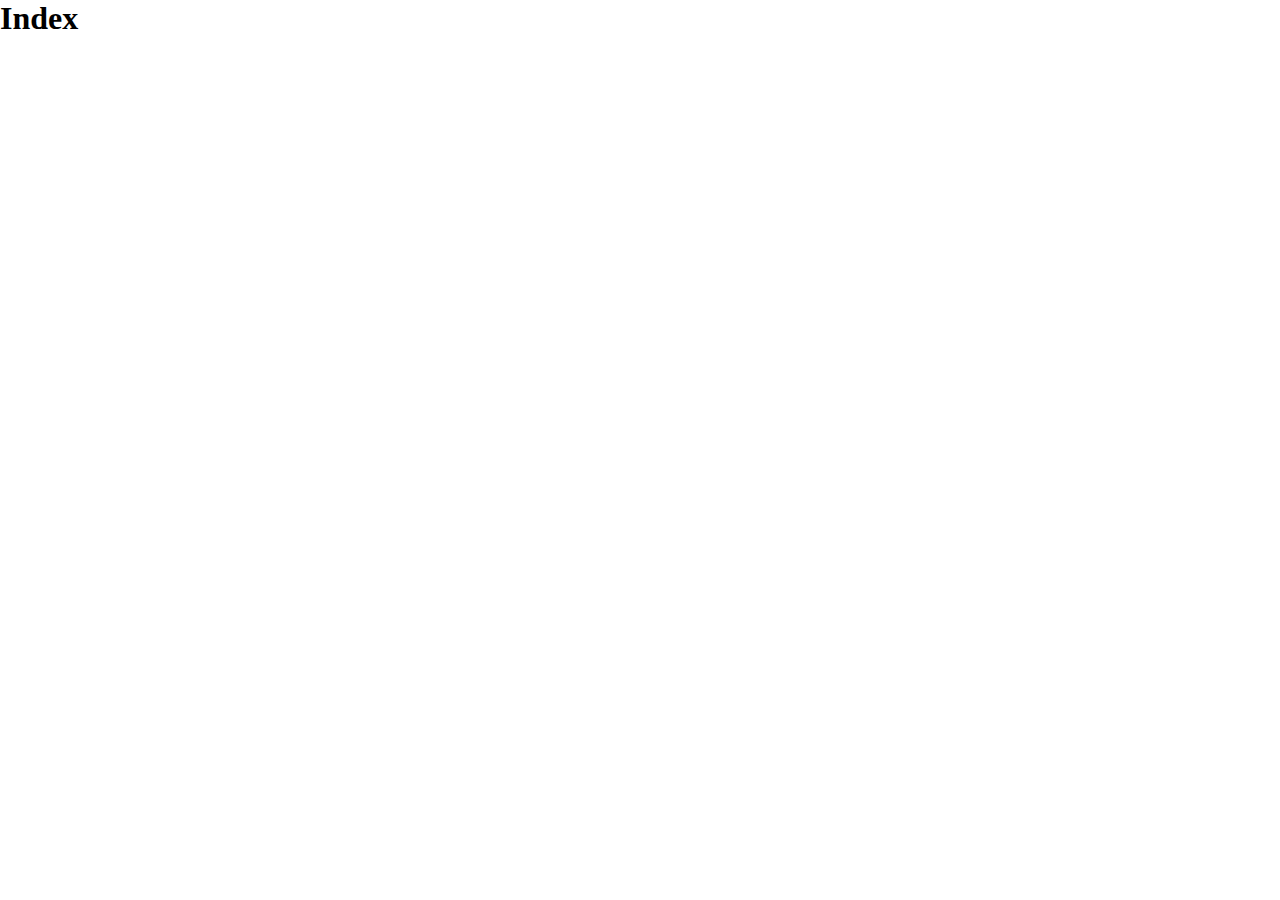
==== index.html @ d1af59ef "add index.html and style.css" ====
<!DOCTYPE html>
<html lang="en">
    <head>
        <meta charset="UTF-8">
        <meta name="viewport" content="width=device-width, initial-scale=1.0">
        <title>Index</title>
        <link rel="stylesheet" href="style.css">
    </head>

    <body>

        <nav>
            
        </nav>

        <main>
            <section>
                <h1>Index</h1>

            </section>
        </main>

        <footter>

        </footter>
    </body>
</html>
---- style.css ----
* {
    box-sizing: border-box;
    margin: 0;
    padding: 0;
}
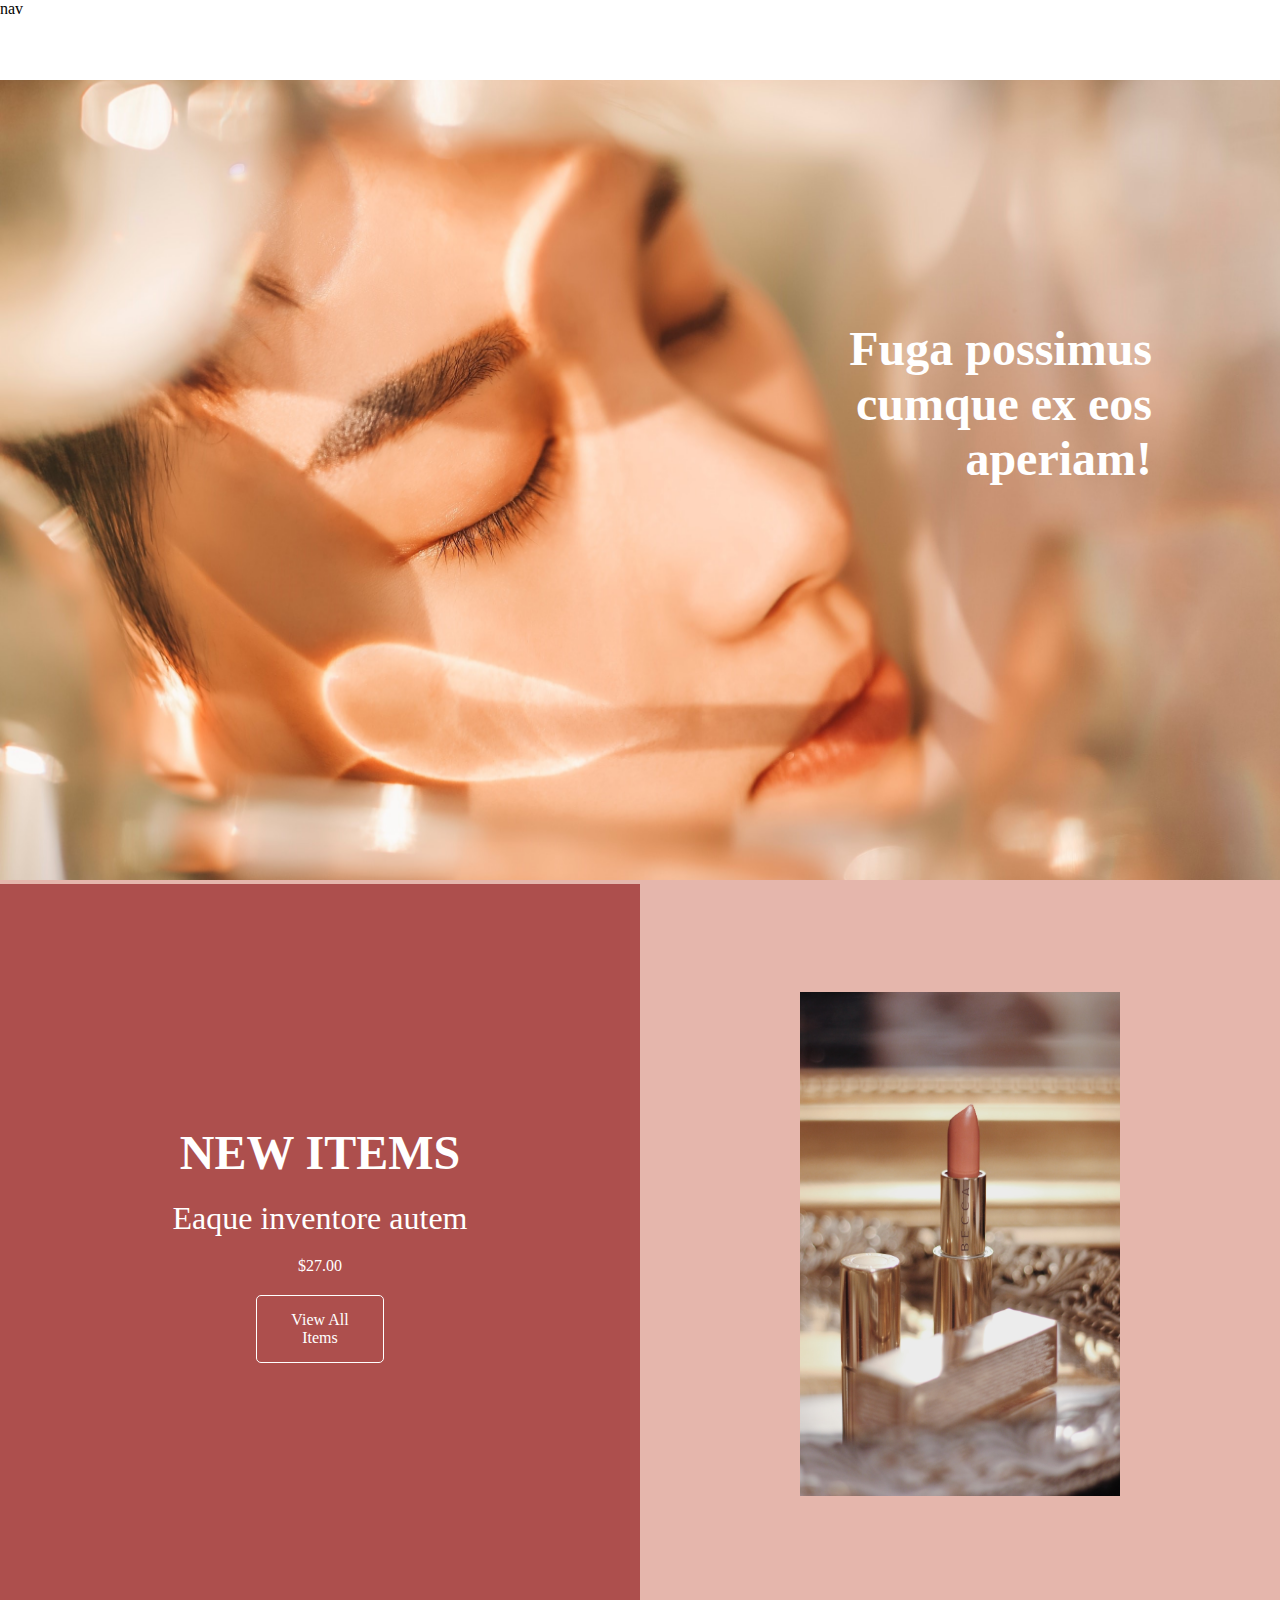
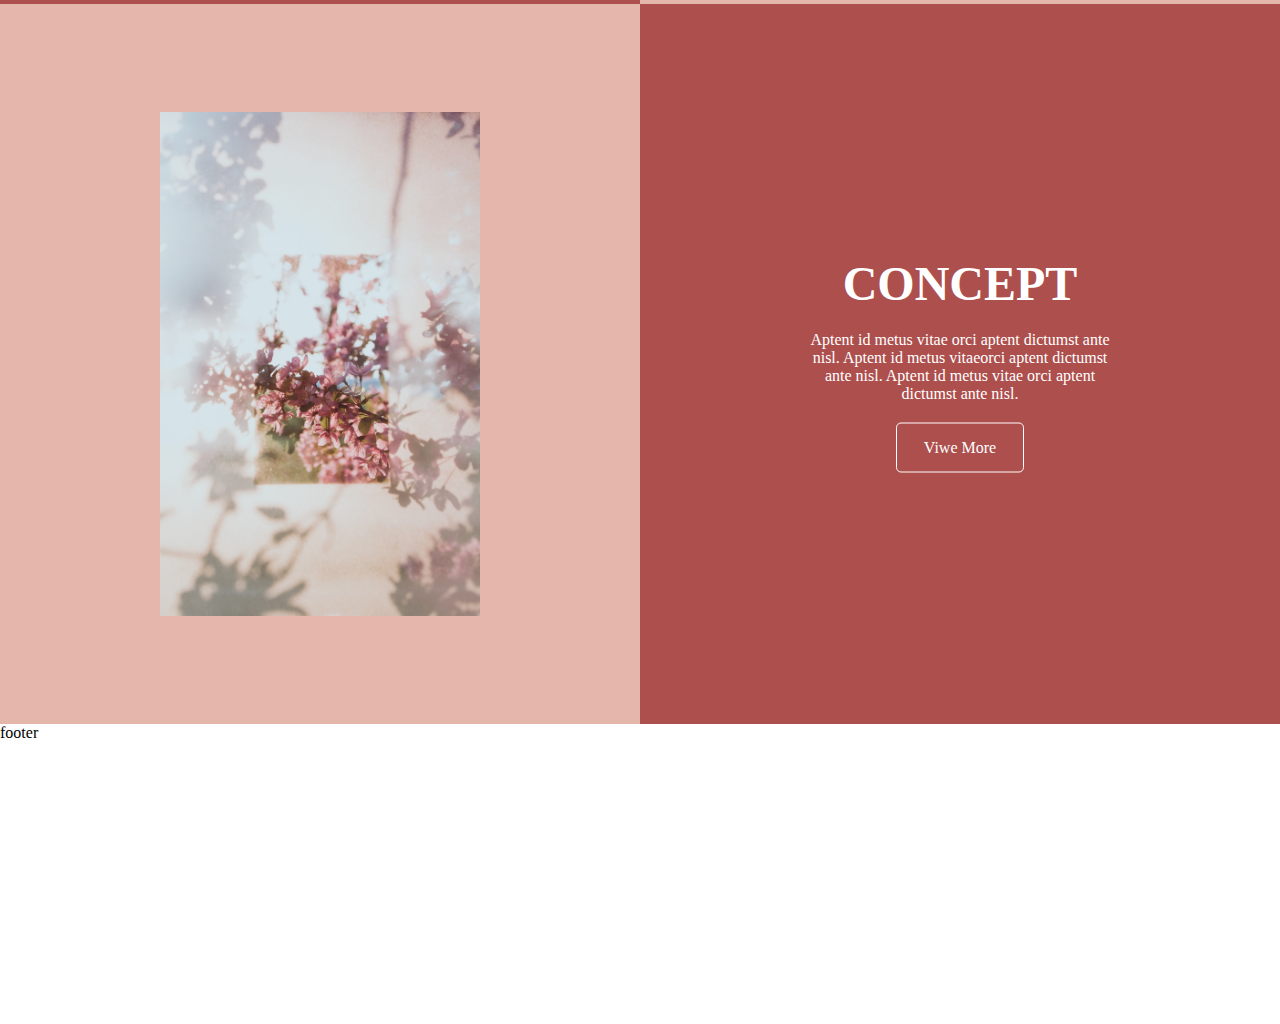
==== commit 15d1adf3: "add imgs" ====
--- a/index.html
+++ b/index.html
@@ -10,18 +10,50 @@
     <body>
 
         <nav>
-            
+            <p>nav</p>
         </nav>
 
         <main>
-            <section>
-                <h1>Index</h1>
+            <div class="first-view">
+                <img class="hero" src="./imgs/hero.jpg" alt="">
+                <p id="message">Fuga possimus cumque ex eos aperiam!</p>
+            </div>
 
-            </section>
+            <div id="new-items">
+                <div class="info">
+                    <section class="info-box">
+                        <h1>NEW ITEMS</h1>
+                        <h2>Eaque inventore autem</h2>
+                        <p>$27.00</p>
+                        <a href="#" class="button">View All Items</a>                    
+                    </section>
+                </div>
+                <div class="image">
+                    <img src="./imgs/new-item.jpg" alt="new lip stick">
+                </div>
+            </div>
+
+            <div id="concept">
+                <div class="image">
+                    <img src="./imgs/concept.jpg" alt="">
+                </div>
+                <div class="info">
+                    <section class="info-box">
+                        <h1>CONCEPT</h1>
+                        <p>Aptent id metus vitae
+                            orci aptent dictumst ante nisl.
+                        Aptent id metus vitaeorci aptent 
+                        dictumst ante nisl.
+                        Aptent id metus vitae
+                            orci aptent 
+                        dictumst ante nisl.</p>
+                        <a href="#" class="button">Viwe More</a>                    </section>
+                </div>
+            </div>
         </main>
 
-        <footter>
-
-        </footter>
+        <footer>
+            <p>footer</p>
+        </footer>
     </body>
 </html>--- a/style.css
+++ b/style.css
@@ -4,3 +4,126 @@
     padding: 0;
 }
 
+body {
+    background-color: #E5B6AC;
+}
+
+/* ---------------------------------------- NAV ----------------------------------------*/
+nav {
+    height: 80px;
+    background-color: #FFFFFF;
+    /* opacity: 0.5; */
+}
+
+/* ---------------------------------------- first-view (INDEX) ----------------------------------------*/
+.first-view {
+    position: relative; 
+    margin: 0;
+}
+
+.hero {
+    height: 800px;
+    width: 100%;
+    object-fit:cover;
+}
+
+#message {
+    position: absolute;
+    top: 30%;
+    right: 10%;
+    width: 25%;
+    text-align: right;
+    font-size: 48px;
+    font-weight: 900;
+    color: #FFFFFF;
+}
+
+/* ---------------------------------------- new-items / concept (INDEX) ----------------------------------------*/
+#new-items {
+    display: flex;
+}
+
+#concept {
+    display: flex;
+}
+
+.info {
+    position: relative;
+    width: 50%;
+    height: 720px;
+    background-color: #AD4F4D;
+}
+
+.info-box {
+    width: 50%;
+    position: absolute; /* This <h1> is positioned relative to <div class="hero">*/
+    top: 50%;  /* move the top corner of the element to the center of its parent */
+    left: 50%; /* move the left corner of the element to the center of its parent */
+    transform: translate(-50%, -50%); /* move the center of the element to the center of its parent */
+
+}
+
+.info-box h1 {
+    text-align: center;
+    font-size: 48px;
+    font-weight: 600;
+    color: #FFFFFF;
+    margin: 20px auto;
+}
+
+.info-box h2 {
+    text-align: center;
+    font-size: 32px;
+    font-weight: 300;
+    color: #FFFFFF;
+    margin: 20px auto;
+}
+
+.info-box p {
+    text-align: center;
+    color: #FFFFFF;
+    margin: 20px auto;
+}
+
+.button {
+    background-color: #AD4F4D; 
+    border: 1px solid #FFFFFF;
+    border-radius: 5px;
+    color: white;
+    padding: 15px 25px;
+    text-align: center;
+    text-decoration: none;
+    display: block;
+    font-size: 16px;
+    width: 40%;
+    margin: 20px auto;
+
+}
+
+.button:hover {
+    background-color: #FFFFFF;
+    color: #AD4F4D;
+}
+
+.image {
+    width: 50%;
+    height: 720px;
+    position: relative;
+    caret-color: #E5B6AC;
+}
+
+.image img {
+    width: 50%;
+    height: 70%;
+    object-fit: cover;
+    position: absolute; /* This <h1> is positioned relative to <div class="hero">*/
+    top: 50%;  /* move the top corner of the element to the center of its parent */
+    left: 50%; /* move the left corner of the element to the center of its parent */
+    transform: translate(-50%, -50%); /* move the center of the element to the center of its parent */
+}
+
+/* ---------------------------------------- FOOTER ----------------------------------------*/
+footer {
+    height: 300px;
+    background-color: #FFFFFF;
+}
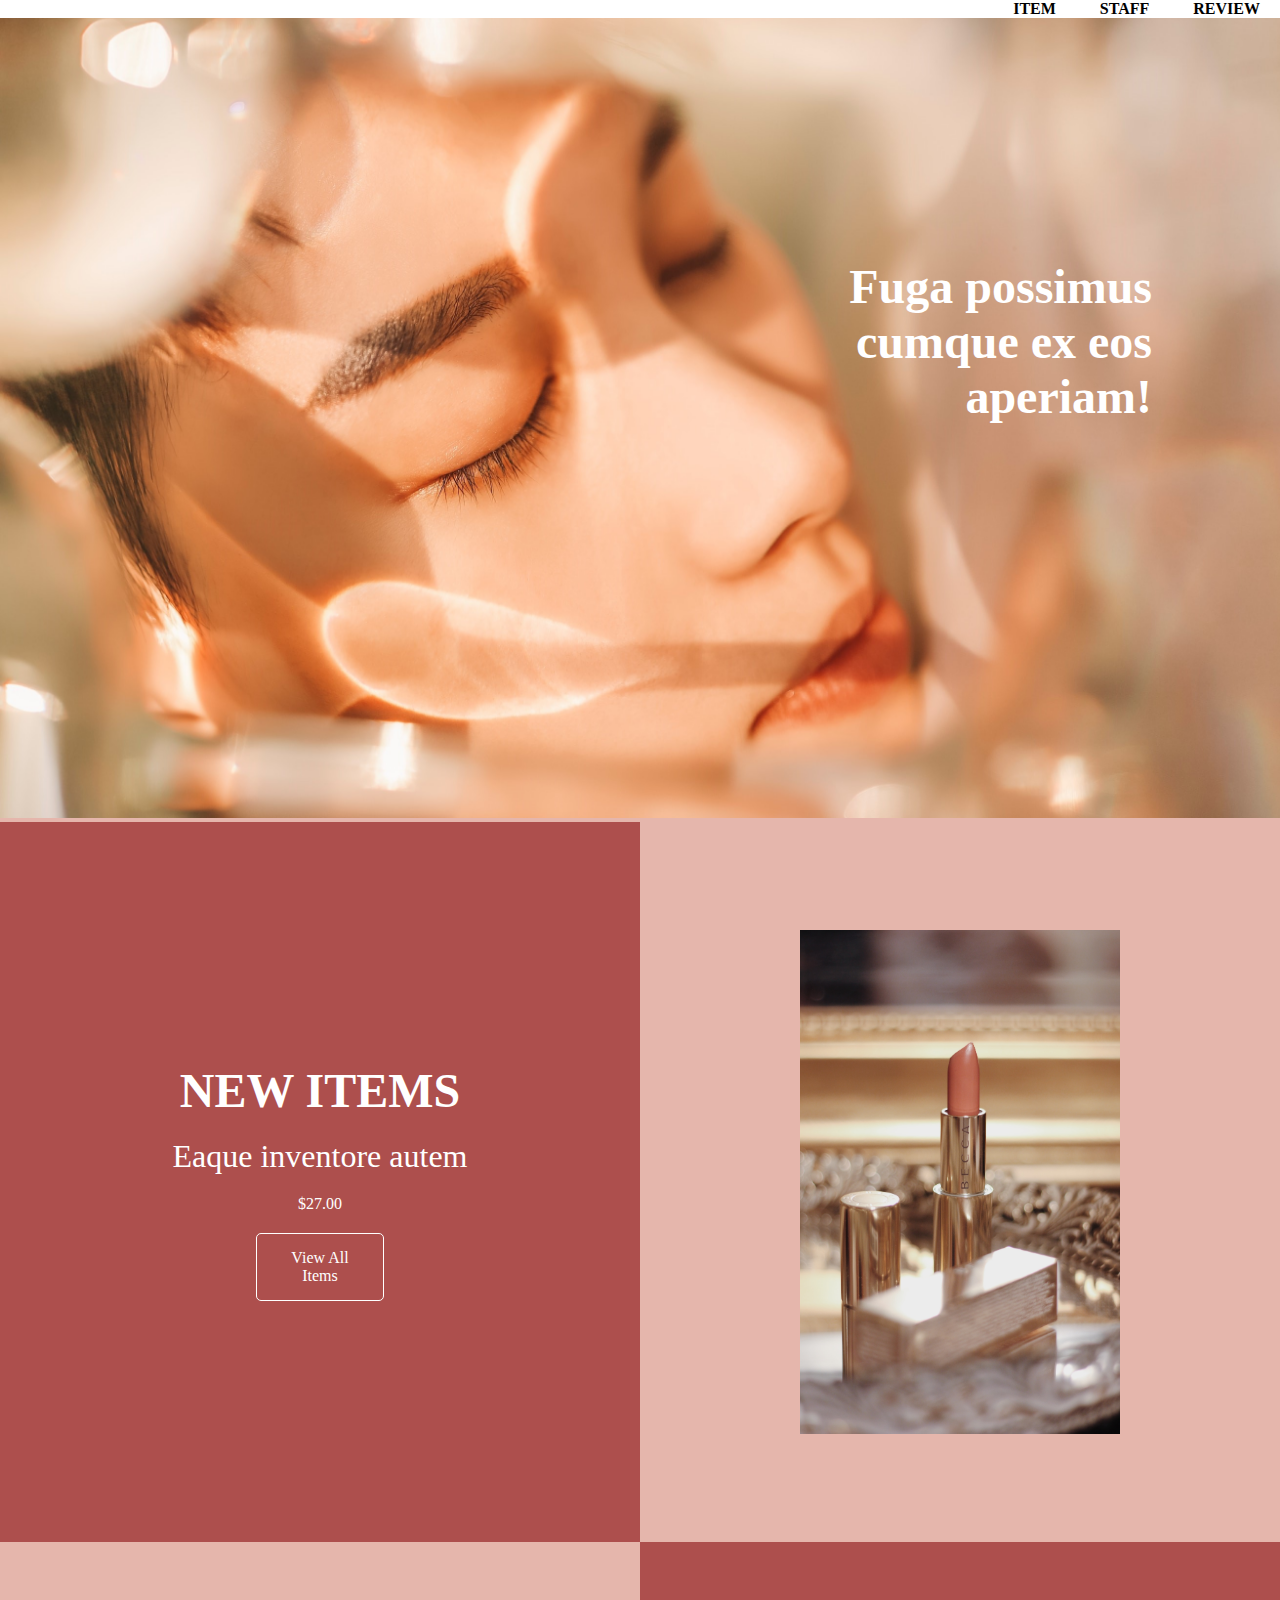
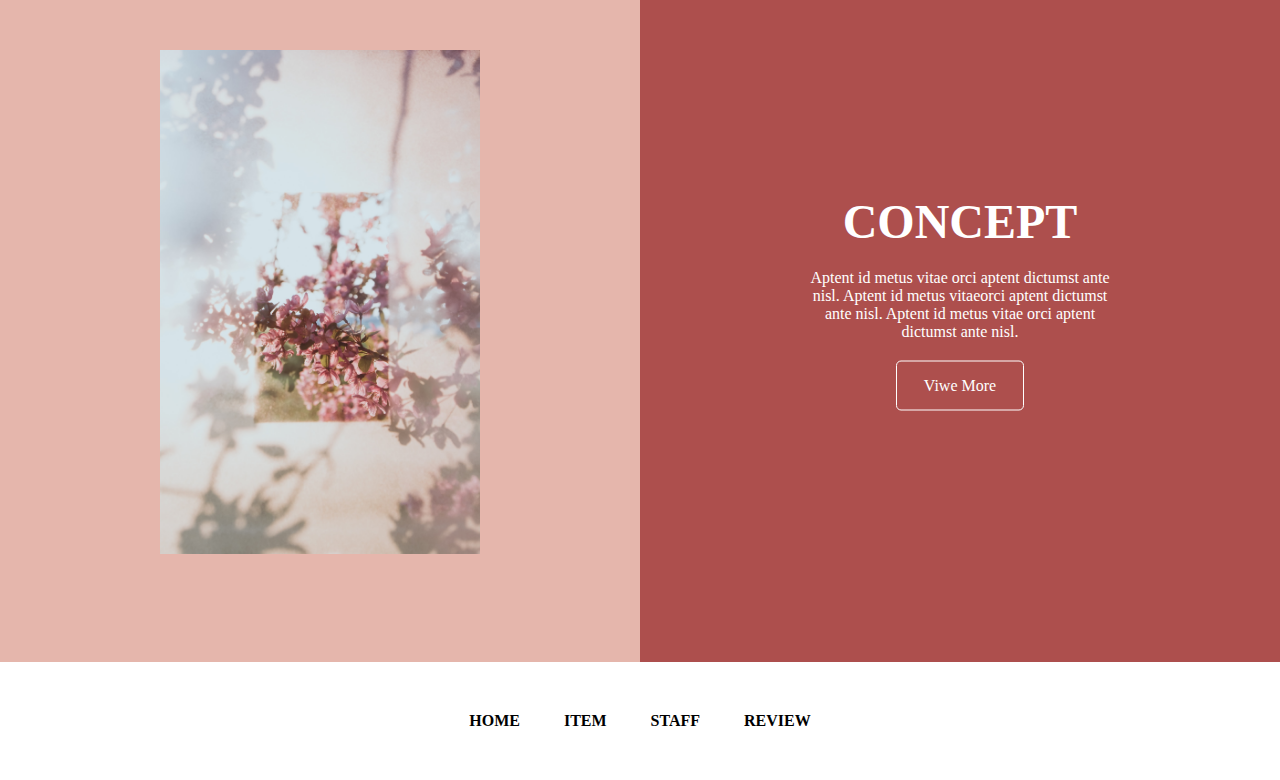
==== commit 86161853: "update index.html and style.css" ====
--- a/index.html
+++ b/index.html
@@ -10,7 +10,19 @@
     <body>
 
         <nav>
-            <p>nav</p>
+            <div class="nav-icon">
+                <a href="index.html">
+                    <img src="./imgs/face.svg" alt="">
+                </a>
+            </div>
+
+            <div class="nav-li">
+                <ul>
+                    <li><a href="item.html">ITEM</a></li>
+                    <li><a href="#">STAFF</a></li>
+                    <li><a href="#">REVIEW</a></li>
+                </ul>
+            </div>
         </nav>
 
         <main>
@@ -53,7 +65,14 @@
         </main>
 
         <footer>
-            <p>footer</p>
+            <div class="footer-li">
+                <ul>
+                    <li><a href="index.html">HOME</a></li>
+                    <li><a href="item.html">ITEM</a></li>
+                    <li><a href="#">STAFF</a></li>
+                    <li><a href="#">REVIEW</a></li>
+                </ul>
+            </div>
         </footer>
     </body>
 </html>--- a/style.css
+++ b/style.css
@@ -10,10 +10,29 @@
 
 /* ---------------------------------------- NAV ----------------------------------------*/
 nav {
-    height: 80px;
+    display: flex;
+    justify-content: space-between;
+    align-items: center;
     background-color: #FFFFFF;
-    /* opacity: 0.5; */
 }
+
+/* ---------------------------------------- nav-li (NAV) ----------------------------------------*/
+.nav-li ul {
+    list-style: none;
+    overflow: hidden;
+}
+
+.nav-li li {
+    display: inline;
+    margin: 20px;
+}
+
+.nav-li a {
+    text-decoration: none;
+    color: #000;
+    font-weight: 700;
+}
+
 
 /* ---------------------------------------- first-view (INDEX) ----------------------------------------*/
 .first-view {
@@ -124,6 +143,25 @@
 
 /* ---------------------------------------- FOOTER ----------------------------------------*/
 footer {
-    height: 300px;
+    display: flex;
+    justify-content: center;
+    align-items: center;
     background-color: #FFFFFF;
 }
+
+.footer-li ul {
+    list-style: none;
+    overflow: hidden;
+    margin: 50px;
+}
+
+.footer-li li {
+    display: inline;
+    margin: 20px;
+}
+
+.footer-li a{
+    text-decoration: none;
+    color: #000;
+    font-weight: 700;
+}
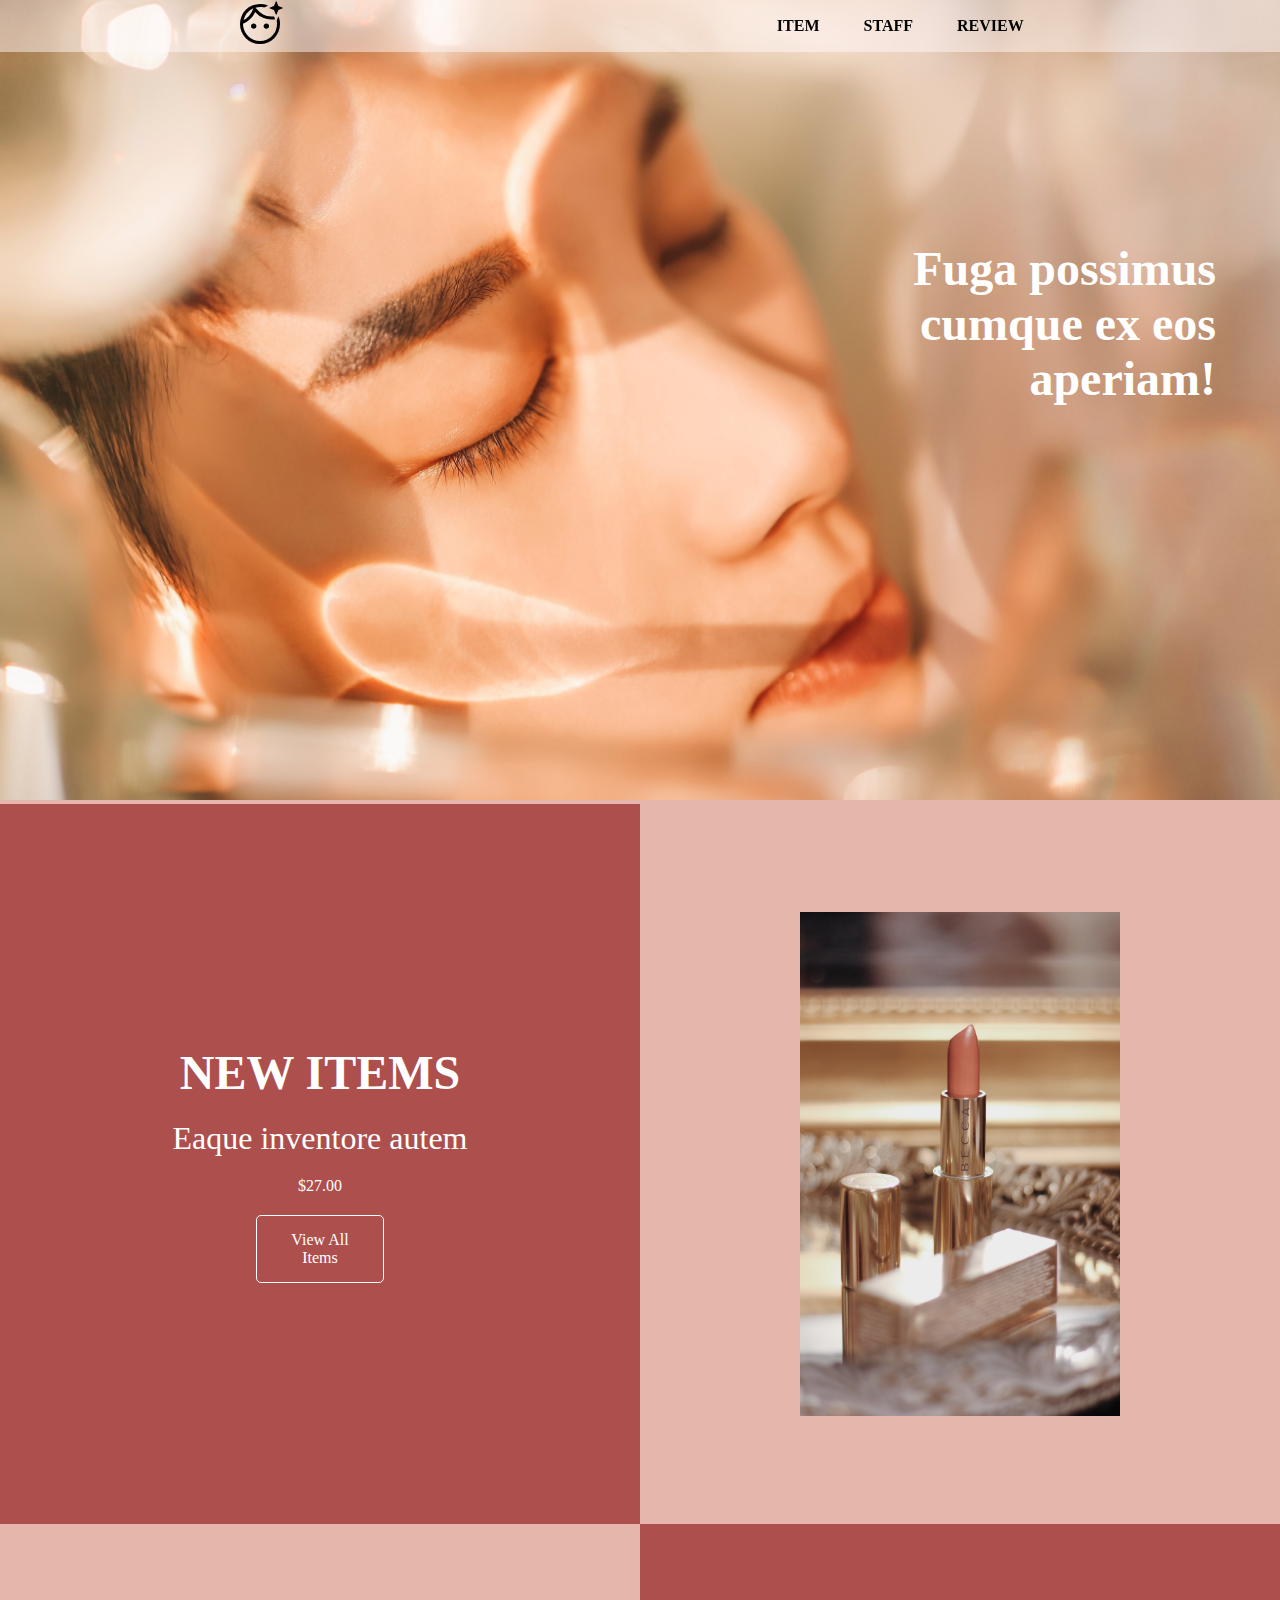
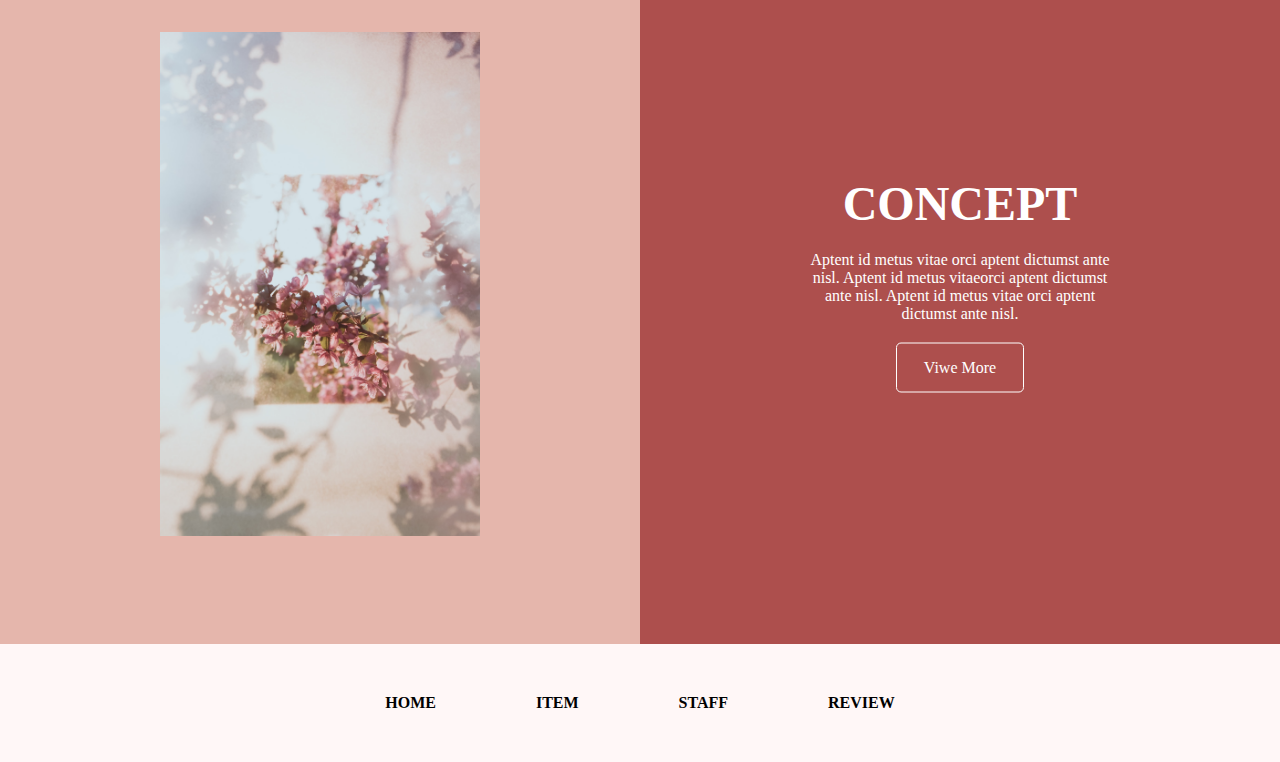
==== commit 187cdda6: "update index.html, style.css, item.html, item.css and imgs" ====
--- a/index.html
+++ b/index.html
@@ -37,7 +37,7 @@
                         <h1>NEW ITEMS</h1>
                         <h2>Eaque inventore autem</h2>
                         <p>$27.00</p>
-                        <a href="#" class="button">View All Items</a>                    
+                        <a href="item.html" class="button">View All Items</a>                    
                     </section>
                 </div>
                 <div class="image">
@@ -47,19 +47,18 @@
 
             <div id="concept">
                 <div class="image">
-                    <img src="./imgs/concept.jpg" alt="">
+                    <img src="./imgs/concept.jpg" alt="flowers">
                 </div>
                 <div class="info">
                     <section class="info-box">
                         <h1>CONCEPT</h1>
                         <p>Aptent id metus vitae
                             orci aptent dictumst ante nisl.
-                        Aptent id metus vitaeorci aptent 
-                        dictumst ante nisl.
-                        Aptent id metus vitae
-                            orci aptent 
-                        dictumst ante nisl.</p>
-                        <a href="#" class="button">Viwe More</a>                    </section>
+                            Aptent id metus vitaeorci aptent 
+                            dictumst ante nisl.
+                            Aptent id metus vitae
+                            orci aptent dictumst ante nisl.</p>
+                        <a href="staff.html" class="button">Viwe More</a>                    </section>
                 </div>
             </div>
         </main>
--- a/style.css
+++ b/style.css
@@ -8,15 +8,20 @@
     background-color: #E5B6AC;
 }
 
-/* ---------------------------------------- NAV ----------------------------------------*/
+/* ------------------------ For Mobile ------------------------ */
+/* --------------- NAV ---------------*/
 nav {
     display: flex;
     justify-content: space-between;
     align-items: center;
-    background-color: #FFFFFF;
-}
-
-/* ---------------------------------------- nav-li (NAV) ----------------------------------------*/
+    background-color: rgba(255,247,247,0.5);
+
+    position: fixed;
+    top: 0;
+    width: 100%;
+    z-index: 100; /* specifies the stack order of an element */
+}
+
 .nav-li ul {
     list-style: none;
     overflow: hidden;
@@ -33,66 +38,57 @@
     font-weight: 700;
 }
 
-
-/* ---------------------------------------- first-view (INDEX) ----------------------------------------*/
+/* --------------- first-view (MAIN) ---------------*/
 .first-view {
     position: relative; 
     margin: 0;
 }
 
 .hero {
-    height: 800px;
+    height: 300px;
     width: 100%;
     object-fit:cover;
 }
 
 #message {
     position: absolute;
-    top: 30%;
+    top: 10%;
     right: 10%;
-    width: 25%;
+    width: 15%;
     text-align: right;
-    font-size: 48px;
-    font-weight: 900;
+    font-size: 24px;
+    font-weight: 600;
     color: #FFFFFF;
 }
 
-/* ---------------------------------------- new-items / concept (INDEX) ----------------------------------------*/
-#new-items {
-    display: flex;
-}
-
-#concept {
-    display: flex;
-}
+/* ------------- new-items / concept (MAIN) ---------------*/
 
 .info {
     position: relative;
-    width: 50%;
-    height: 720px;
+    height: 300px;
     background-color: #AD4F4D;
 }
 
 .info-box {
-    width: 50%;
-    position: absolute; /* This <h1> is positioned relative to <div class="hero">*/
-    top: 50%;  /* move the top corner of the element to the center of its parent */
-    left: 50%; /* move the left corner of the element to the center of its parent */
-    transform: translate(-50%, -50%); /* move the center of the element to the center of its parent */
+    width: 90%;
+    position: absolute; 
+    top: 50%;  
+    left: 50%;
+    transform: translate(-50%, -50%); 
 
 }
 
 .info-box h1 {
     text-align: center;
-    font-size: 48px;
-    font-weight: 600;
+    font-size: 24px;
+    font-weight: 400;
     color: #FFFFFF;
     margin: 20px auto;
 }
 
 .info-box h2 {
     text-align: center;
-    font-size: 32px;
+    font-size: 20px;
     font-weight: 300;
     color: #FFFFFF;
     margin: 20px auto;
@@ -109,14 +105,13 @@
     border: 1px solid #FFFFFF;
     border-radius: 5px;
     color: white;
-    padding: 15px 25px;
+    padding: 5px 10px;
     text-align: center;
     text-decoration: none;
     display: block;
     font-size: 16px;
-    width: 40%;
+    width: 50%;
     margin: 20px auto;
-
 }
 
 .button:hover {
@@ -125,39 +120,37 @@
 }
 
 .image {
-    width: 50%;
-    height: 720px;
+    height: 300px;
     position: relative;
     caret-color: #E5B6AC;
 }
 
 .image img {
-    width: 50%;
-    height: 70%;
+    width: 70%;
+    height: 90%;
     object-fit: cover;
-    position: absolute; /* This <h1> is positioned relative to <div class="hero">*/
-    top: 50%;  /* move the top corner of the element to the center of its parent */
-    left: 50%; /* move the left corner of the element to the center of its parent */
-    transform: translate(-50%, -50%); /* move the center of the element to the center of its parent */
-}
-
-/* ---------------------------------------- FOOTER ----------------------------------------*/
+    position: absolute; 
+    top: 50%;  
+    left: 50%; 
+    transform: translate(-50%, -50%); 
+}
+
+/* --------------- FOOTER ----------------*/
 footer {
+    text-align: center;
+    background-color: #fff7f7;
+}
+
+.footer-li ul {
     display: flex;
-    justify-content: center;
-    align-items: center;
-    background-color: #FFFFFF;
-}
-
-.footer-li ul {
+    flex-direction: column;
     list-style: none;
     overflow: hidden;
-    margin: 50px;
 }
 
 .footer-li li {
     display: inline;
-    margin: 20px;
+    margin: 10px;
 }
 
 .footer-li a{
@@ -165,3 +158,203 @@
     color: #000;
     font-weight: 700;
 }
+
+
+
+
+
+/* ---------------------------- For Tablet ---------------------------- */
+@media (min-width: 600px) {
+    nav {
+        display: flex;
+        justify-content: space-between;
+        align-items: center;
+    }
+    
+    .hero {
+        height: 400px;
+        width: 100%;
+        object-fit:cover;
+    }
+    
+    #message {
+        position: absolute;
+        top: 30%;
+        right: 5%;
+        width: 20%;
+        text-align: right;
+        font-size: 36px;
+        font-weight: 800;
+        color: #FFFFFF;
+    }
+
+    #new-items {
+        display: flex;
+    }
+    
+    #concept {
+        display: flex;
+    }
+
+    .info {
+        position: relative;
+        width: 50%;
+        height: 450px;
+        background-color: #AD4F4D;
+    }
+
+    .info-box {
+        width: 50%;
+        position: absolute; 
+        top: 50%;  
+        left: 50%;
+        transform: translate(-50%, -50%); 
+    }
+    
+    .info-box h1 {
+        text-align: center;
+        font-size: 36px;
+        font-weight: 500;
+        color: #FFFFFF;
+        margin: 20px auto;
+    }
+
+    .info-box h2 {
+        text-align: center;
+        font-size: 24px;
+        font-weight: 400;
+        color: #FFFFFF;
+        margin: 20px auto;
+    }
+
+    .button {
+        padding: 10px 15px;
+        font-size: 16px;
+        width: 40%;
+        margin: 20px auto;
+    }
+
+    .image {
+        width: 50%;
+        height: 450px;
+        position: relative;
+        caret-color: #E5B6AC;
+    }
+
+    .image img {
+        width: 50%;
+        height: 70%;
+        object-fit: cover;
+        position: absolute; 
+        top: 50%;  
+        left: 50%; 
+        transform: translate(-50%, -50%); 
+    }
+
+    .footer-li ul {
+        display: flex;
+        flex-direction: row;
+        justify-content: center;
+        align-items: center;
+        list-style: none;
+        overflow: hidden;
+    }
+    
+    .footer-li li {
+        display: inline;
+        margin: 50px;
+    }
+    
+    .footer-li a{
+        text-decoration: none;
+        color: #000;
+        font-weight: 700;
+    }
+}
+
+
+
+
+
+/* ------------------------ For Desktop ------------------------ */
+@media (min-width: 800px) {
+    nav {
+        display: flex;
+        justify-content: space-around;
+        align-items: center;
+    }
+    
+    .hero {
+        height: 800px;
+        width: 100%;
+        object-fit:cover;
+    }
+    
+    #message {
+        position: absolute;
+        top: 30%;
+        right: 5%;
+        width: 25%;
+        text-align: right;
+        font-size: 48px;
+        font-weight: 900;
+        color: #FFFFFF;
+    }
+
+    .info {
+        position: relative;
+        width: 50%;
+        height: 720px;
+        background-color: #AD4F4D;
+    }
+
+    .info-box h1 {
+        text-align: center;
+        font-size: 48px;
+        font-weight: 600;
+        color: #FFFFFF;
+        margin: 20px auto;
+    }
+
+    .info-box h2 {
+        text-align: center;
+        font-size: 32px;
+        font-weight: 500;
+        color: #FFFFFF;
+        margin: 20px auto;
+    }
+
+    .button {
+        padding: 15px 25px;
+        font-size: 16px;
+        width: 40%;
+        margin: 20px auto;
+    }
+
+    .image {
+        width: 50%;
+        height: 720px;
+        position: relative;
+        caret-color: #E5B6AC;
+    }
+
+    .footer-li ul {
+        display: flex;
+        flex-direction: row;
+        justify-content: center;
+        align-items: center;
+        list-style: none;
+        overflow: hidden;
+    }
+    
+    .footer-li li {
+        display: inline;
+        margin: 50px;
+    }
+    
+    .footer-li a{
+        text-decoration: none;
+        color: #000;
+        font-weight: 700;
+    }
+}